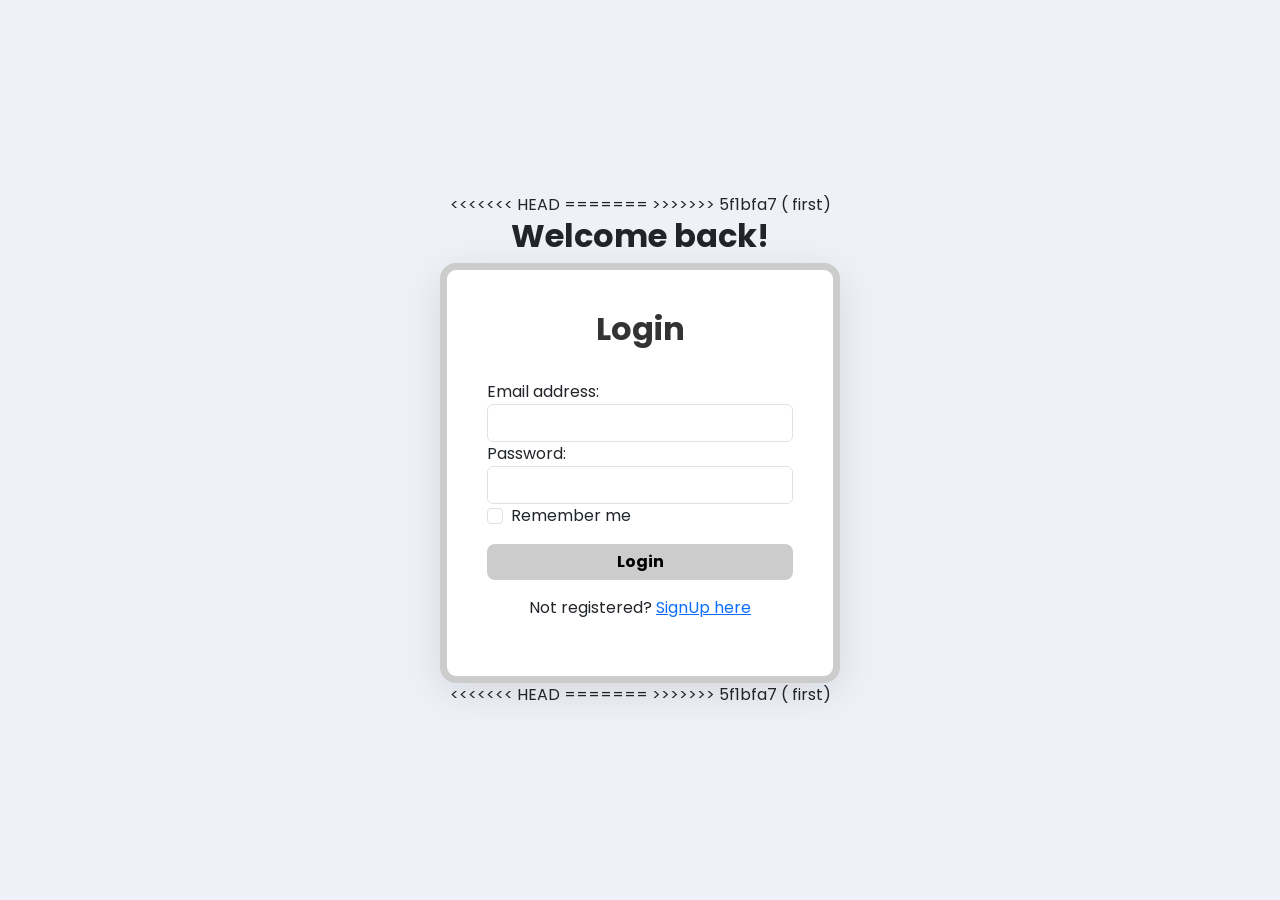
==== index.html @ fa94bb6f "first" ====
<!DOCTYPE html>
<html lang="en">
<head>
    <meta charset="UTF-8">
    <meta name="viewport" content="width=device-width, initial-scale=1.0">
    <title>Login</title>
    <link href="https://fonts.googleapis.com/css2?family=Poppins:wght@300;400;500;600;700&display=swap" rel="stylesheet">
    <link href="https://cdn.jsdelivr.net/npm/bootstrap@5.3.5/dist/css/bootstrap.min.css" rel="stylesheet">
<<<<<<< HEAD

    <style>
        body {
            background: #eef1f7;
            font-family: 'Poppins', sans-serif;
            display: flex;
            flex-direction: column;
            justify-content: center;
            align-items: center;
            height: 100vh;
            margin: 0;
        }
        .custom-form {
            background-color: #ffffff;
            padding: 2.5rem;
            border-radius: 1rem;
            box-shadow: 0 10px 40px rgba(0, 0, 0, 0.1);
            max-width: 400px;
            width: 100%;
            border: 7px solid rgba(0, 0, 0, 0.199);
        }
        .form-title {
            text-align: center;
            margin-bottom: 2rem;
            color: #333;
        }
        .btn-primary {
            background-color: rgba(0, 0, 0, 0.199);
            border: none;
            color: black;
            font-weight: bold;
            border-radius: 0.5rem;
            width: 100%;
        }
        .btn-primary:hover {
            background-color: #0056b3;
            color: wheat;
        }
    </style>

    <script>
        // Redirect to home if already logged in
        const loggedInUser = localStorage.getItem("loggedInUser") || sessionStorage.getItem("loggedInUser");
        if (loggedInUser) {
            window.location.href = "home.html";
        }
    </script>
=======
    <link rel="stylesheet" href="./css/index.css">
>>>>>>> 5f1bfa7 ( first)
</head>
<body>

    <h2><b>Welcome back!</b></h2>

    <form class="custom-form" id="loginForm">
        <h2 class="form-title"><b>Login</b></h2>

        <div class="form-group">
            <label for="inputEmail">Email address:</label>
            <input type="email" class="form-control" id="inputEmail" required>
        </div>

        <div class="form-group">
            <label for="inputPassword">Password:</label>
            <input type="password" id="inputPassword" class="form-control" required>
        </div>

        <div class="form-check mb-3">
            <input class="form-check-input" type="checkbox" id="rememberMe">
            <label class="form-check-label" for="rememberMe">Remember me</label>
        </div>

        <button class="btn btn-primary" type="submit">Login</button>

        <div class="text-center mt-3">
            <p>Not registered? <a href="./signUp.html">SignUp here</a></p>
        </div>
    </form>

<<<<<<< HEAD
    <script>
        document.getElementById("loginForm").addEventListener("submit", function (e) {
            e.preventDefault();

            const email = document.getElementById("inputEmail").value.trim();
            const password = document.getElementById("inputPassword").value;
            const remember = document.getElementById("rememberMe").checked;

            let users = JSON.parse(localStorage.getItem("users")) || {};
            let foundUser = null;

            for (let username in users) {
                if (users[username].email === email) {
                    foundUser = { username, ...users[username] };
                    break;
                }
            }

            if (!foundUser) {
                alert("Email not registered.");
                return;
            }

            if (foundUser.password !== btoa(password)) {
                alert("Incorrect password.");
                return;
            }

            if (remember) {
                localStorage.setItem("loggedInUser", foundUser.username);
            } else {
                sessionStorage.setItem("loggedInUser", foundUser.username);
            }

            alert("Login successful!");
            window.location.href = "home.html";
        });
    </script>

</body>
</html>
=======
   <script src="./js/index.js"></script>

</body>
</html>
>>>>>>> 5f1bfa7 ( first)
---- css/index.css ----
body {
    background: #eef1f7;
    font-family: 'Poppins', sans-serif;
    display: flex;
    flex-direction: column;
    justify-content: center;
    align-items: center;
    height: 100vh;
    margin: 0;
}
.custom-form {
    background-color: #ffffff;
    padding: 2.5rem;
    border-radius: 1rem;
    box-shadow: 0 10px 40px rgba(0, 0, 0, 0.1);
    max-width: 400px;
    width: 100%;
    border: 7px solid rgba(0, 0, 0, 0.199);
}
.form-title {
    text-align: center;
    margin-bottom: 2rem;
    color: #333;
}
.btn-primary {
    background-color: rgba(0, 0, 0, 0.199);
    border: none;
    color: black;
    font-weight: bold;
    font-family: 'Poppins', sans-serif;
    border-radius: 0.5rem;
    width: 100%;
}
.btn-primary:hover {
    background-color: #0056b3;
    color: wheat;
}
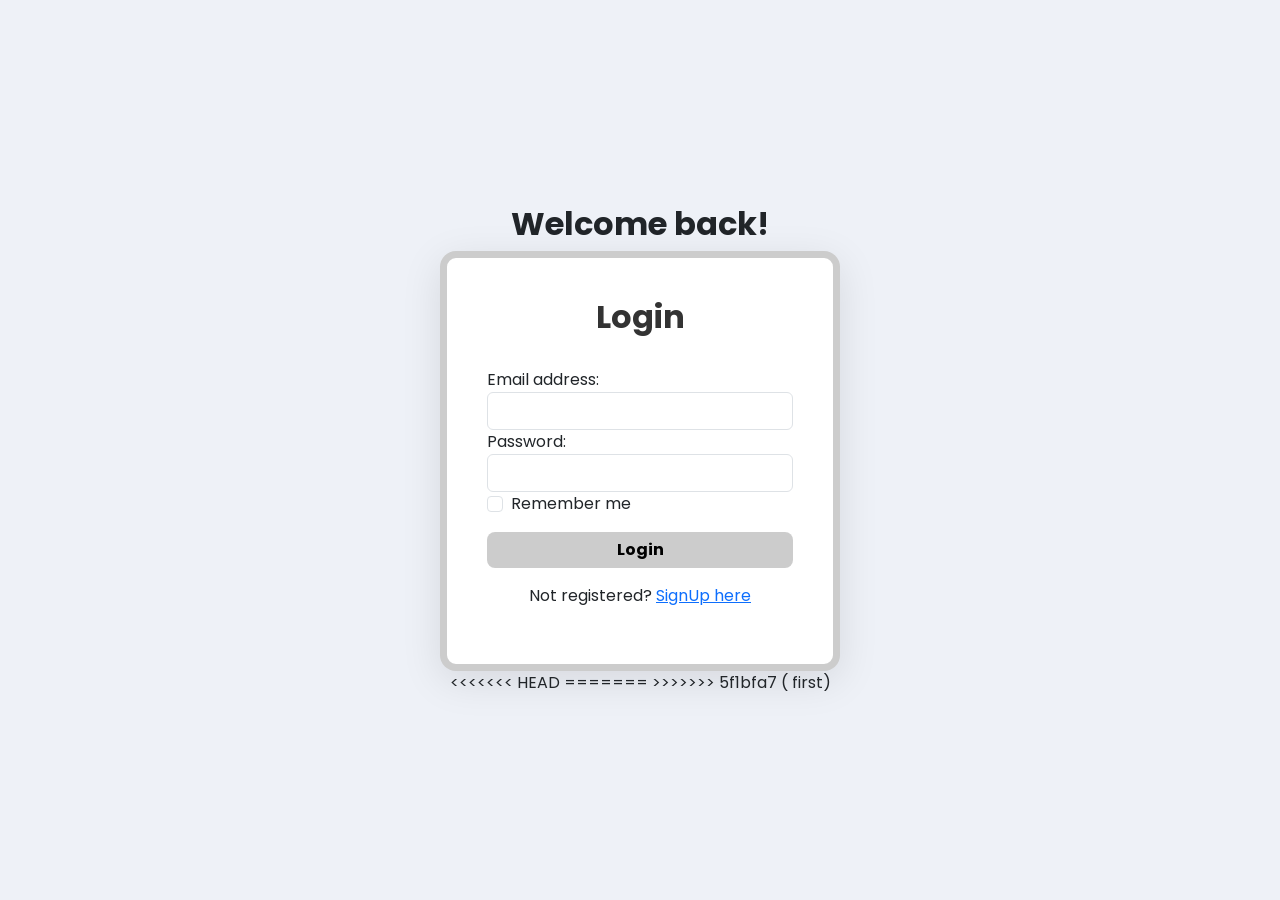
==== commit 3fa5812a: "Update index.html" ====
--- a/index.html
+++ b/index.html
@@ -6,7 +6,7 @@
     <title>Login</title>
     <link href="https://fonts.googleapis.com/css2?family=Poppins:wght@300;400;500;600;700&display=swap" rel="stylesheet">
     <link href="https://cdn.jsdelivr.net/npm/bootstrap@5.3.5/dist/css/bootstrap.min.css" rel="stylesheet">
-<<<<<<< HEAD
+
 
     <style>
         body {
@@ -54,9 +54,9 @@
             window.location.href = "home.html";
         }
     </script>
-=======
+
     <link rel="stylesheet" href="./css/index.css">
->>>>>>> 5f1bfa7 ( first)
+
 </head>
 <body>
 
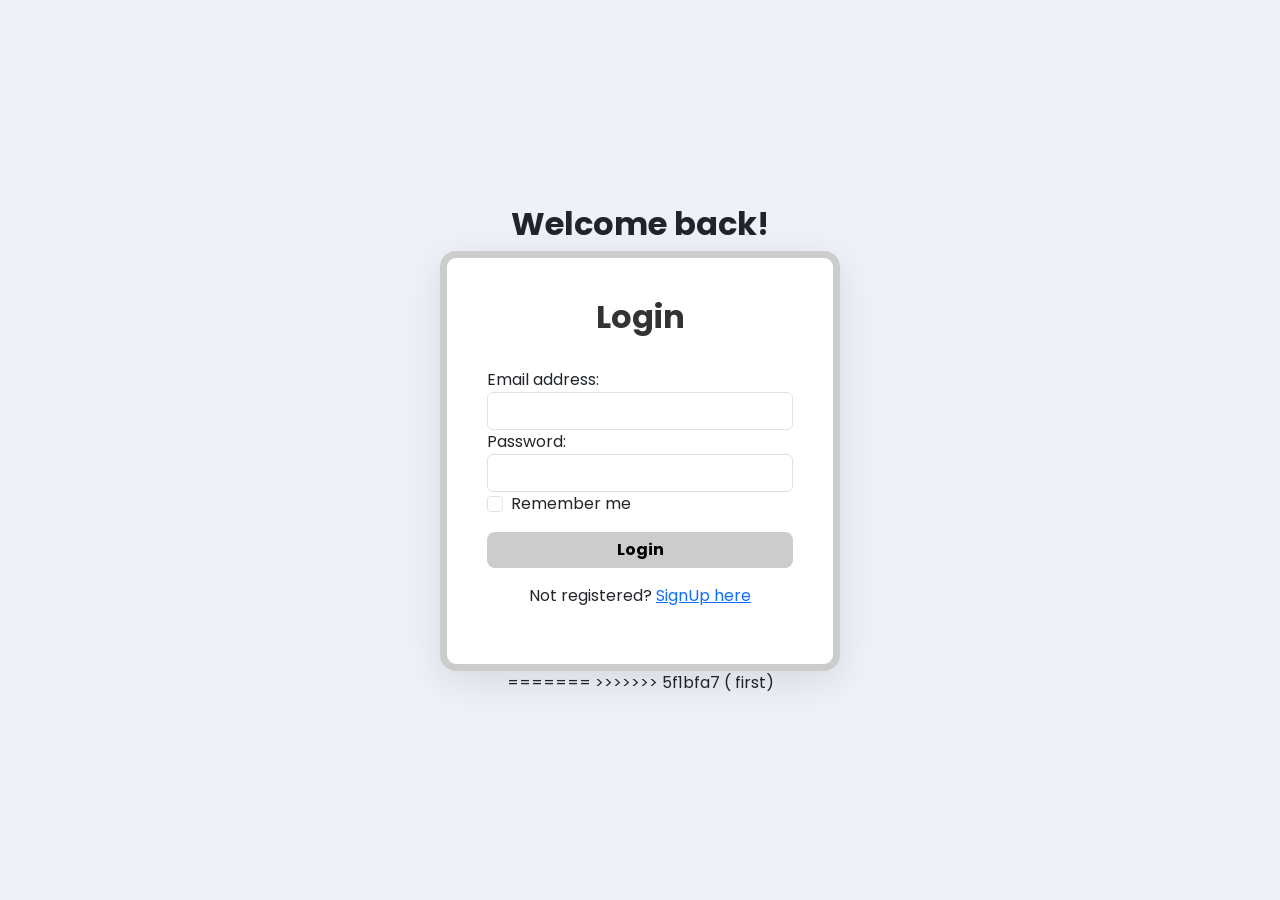
==== commit 7c01bb9f: "Update index.html" ====
--- a/index.html
+++ b/index.html
@@ -86,8 +86,6 @@
             <p>Not registered? <a href="./signUp.html">SignUp here</a></p>
         </div>
     </form>
-
-<<<<<<< HEAD
     <script>
         document.getElementById("loginForm").addEventListener("submit", function (e) {
             e.preventDefault();
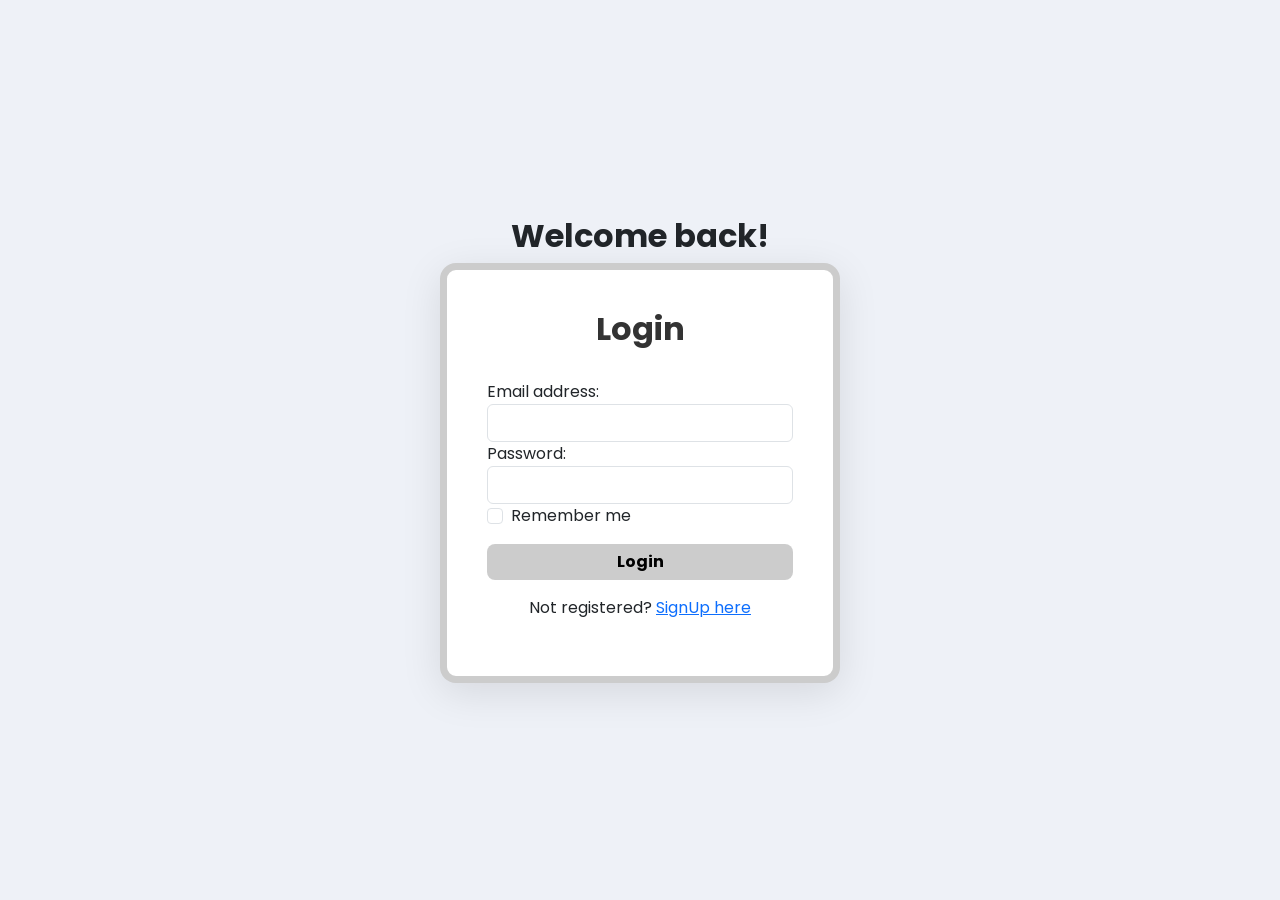
==== commit 10073881: "Update index.html" ====
--- a/index.html
+++ b/index.html
@@ -127,9 +127,7 @@
 
 </body>
 </html>
-=======
    <script src="./js/index.js"></script>
 
 </body>
 </html>
->>>>>>> 5f1bfa7 ( first)
